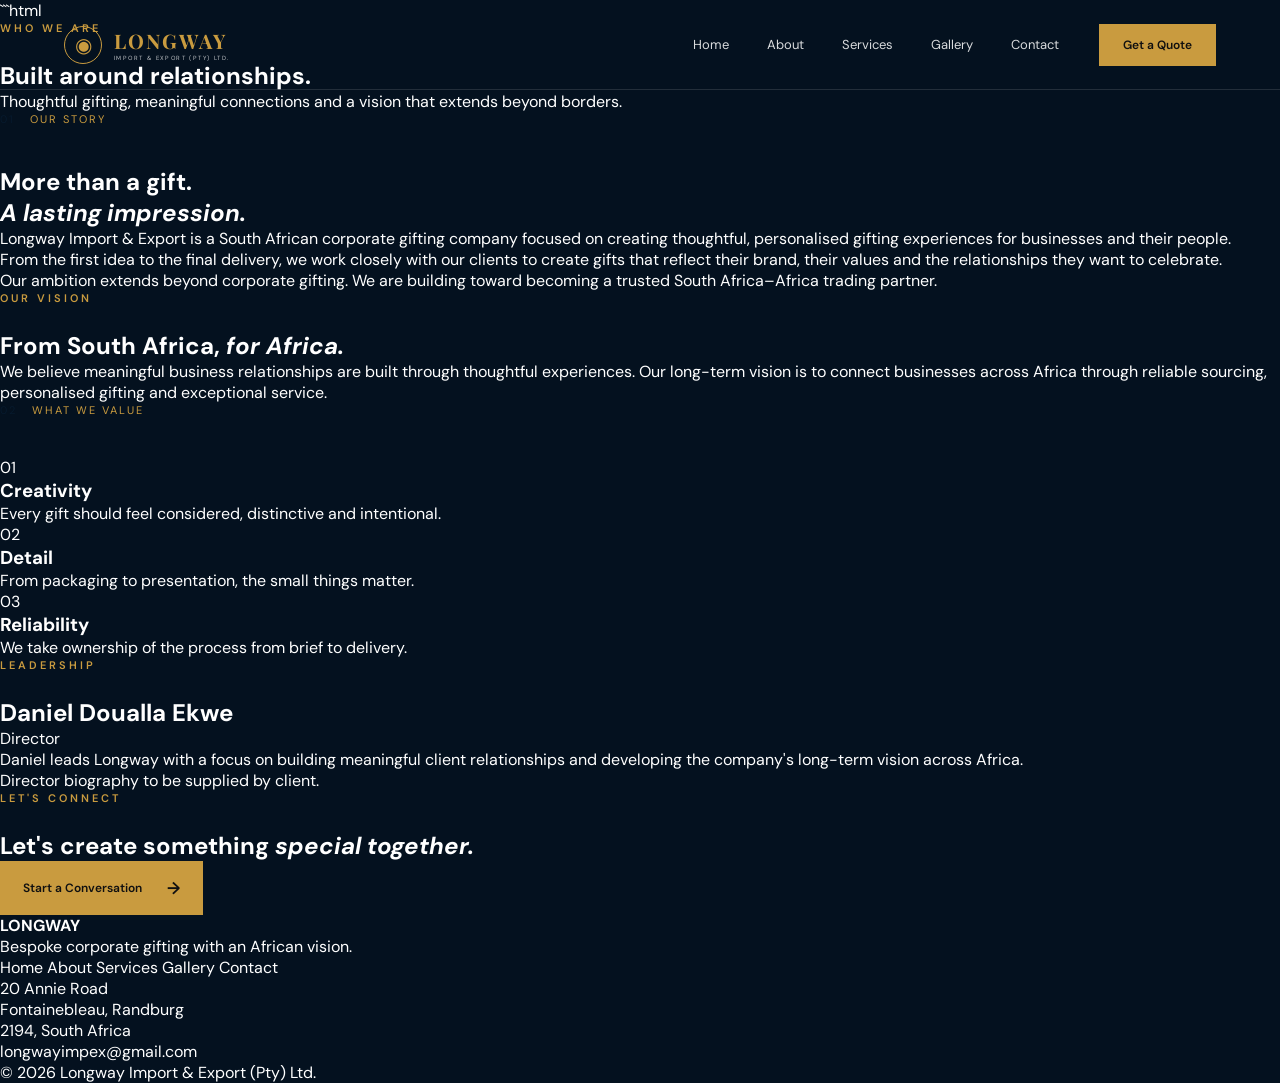
==== about.html @ 1d193bea "About page" ====
```html
<!DOCTYPE html>
<html lang="en">
<head>
    <meta charset="UTF-8">
    <meta name="viewport" content="width=device-width, initial-scale=1.0">

    <title>About | Longway Import & Export</title>
    <meta
        name="description"
        content="Learn more about Longway Import & Export and our vision for corporate gifting across South Africa and Africa."
    >

    <link rel="preconnect" href="https://fonts.googleapis.com">
    <link rel="preconnect" href="https://fonts.gstatic.com" crossorigin>

    <link
        href="https://fonts.googleapis.com/css2?family=DM+Sans:wght@400;500;600&family=Playfair+Display:wght@400;500;600&display=swap"
        rel="stylesheet"
    >

    <link rel="stylesheet" href="style.css">
</head>

<body>

<header class="navbar">

    <a href="index.html" class="logo">
        <div class="logo-mark">◉</div>

        <div class="logo-text">
            <strong>LONGWAY</strong>
            <small>IMPORT & EXPORT (PTY) LTD.</small>
        </div>
    </a>

    <nav class="nav-links">
        <a href="index.html">Home</a>
        <a href="about.html" class="active">About</a>
        <a href="services.html">Services</a>
        <a href="gallery.html">Gallery</a>
        <a href="contact.html">Contact</a>
    </nav>

    <a href="contact.html" class="quote-btn">
        Get a Quote
    </a>

    <button class="menu-btn" id="menuBtn">
        <span></span>
        <span></span>
    </button>

</header>


<main>

    <!-- PAGE HERO -->

    <section class="page-hero">

        <div class="page-hero-image about-hero"></div>

        <div class="page-hero-overlay"></div>

        <div class="page-hero-content">

            <p class="eyebrow">
                WHO WE ARE
            </p>

            <h1>
                Built around
                <span>relationships.</span>
            </h1>

            <p>
                Thoughtful gifting, meaningful connections and a
                vision that extends beyond borders.
            </p>

        </div>

    </section>


    <!-- STORY -->

    <section class="story-section">

        <div class="section-label">
            <span>01</span>
            OUR STORY
        </div>

        <div class="story-grid">

            <div>
                <h2>
                    More than a gift.
                    <br>
                    <em>A lasting impression.</em>
                </h2>
            </div>

            <div class="story-copy">

                <p>
                    Longway Import & Export is a South African
                    corporate gifting company focused on creating
                    thoughtful, personalised gifting experiences
                    for businesses and their people.
                </p>

                <p>
                    From the first idea to the final delivery, we
                    work closely with our clients to create gifts
                    that reflect their brand, their values and the
                    relationships they want to celebrate.
                </p>

                <p>
                    Our ambition extends beyond corporate gifting.
                    We are building toward becoming a trusted
                    South Africa–Africa trading partner.
                </p>

            </div>

        </div>

    </section>


    <!-- MISSION -->

    <section class="mission-section">

        <div class="mission-image"></div>

        <div class="mission-content">

            <p class="eyebrow">
                OUR VISION
            </p>

            <h2>
                From South Africa,
                <em>for Africa.</em>
            </h2>

            <p>
                We believe meaningful business relationships are
                built through thoughtful experiences. Our long-term
                vision is to connect businesses across Africa through
                reliable sourcing, personalised gifting and
                exceptional service.
            </p>

        </div>

    </section>


    <!-- VALUES -->

    <section class="values-section">

        <div class="section-label">
            <span>02</span>
            WHAT WE VALUE
        </div>

        <div class="values-grid">

            <div class="value-card">
                <span>01</span>
                <h3>Creativity</h3>
                <p>
                    Every gift should feel considered,
                    distinctive and intentional.
                </p>
            </div>

            <div class="value-card">
                <span>02</span>
                <h3>Detail</h3>
                <p>
                    From packaging to presentation,
                    the small things matter.
                </p>
            </div>

            <div class="value-card">
                <span>03</span>
                <h3>Reliability</h3>
                <p>
                    We take ownership of the process
                    from brief to delivery.
                </p>
            </div>

        </div>

    </section>


    <!-- DIRECTOR -->

    <section class="director-section">

        <div class="director-image"></div>

        <div class="director-content">

            <p class="eyebrow">
                LEADERSHIP
            </p>

            <h2>
                Daniel Doualla Ekwe
            </h2>

            <p class="director-role">
                Director
            </p>

            <p>
                Daniel leads Longway with a focus on building
                meaningful client relationships and developing
                the company's long-term vision across Africa.
            </p>

            <p class="placeholder">
                Director biography to be supplied by client.
            </p>

        </div>

    </section>


    <!-- CTA -->

    <section class="dark-cta">

        <p class="eyebrow">
            LET'S CONNECT
        </p>

        <h2>
            Let's create something
            <em>special together.</em>
        </h2>

        <a href="contact.html" class="primary-btn">
            Start a Conversation
            <span>→</span>
        </a>

    </section>

</main>


<footer class="footer">

    <div class="footer-brand">
        <strong>LONGWAY</strong>
        <p>
            Bespoke corporate gifting
            with an African vision.
        </p>
    </div>

    <div class="footer-links">
        <a href="index.html">Home</a>
        <a href="about.html">About</a>
        <a href="services.html">Services</a>
        <a href="gallery.html">Gallery</a>
        <a href="contact.html">Contact</a>
    </div>

    <div class="footer-contact">
        <p>20 Annie Road</p>
        <p>Fontainebleau, Randburg</p>
        <p>2194, South Africa</p>
        <a href="mailto:longwayimpex@gmail.com">
            longwayimpex@gmail.com
        </a>
    </div>

    <div class="footer-bottom">
        © 2026 Longway Import & Export (Pty) Ltd.
    </div>

</footer>

<script src="script.js"></script>

</body>
</html>
---- style.css ----
:root {
    --navy: #071a2d;
    --dark-navy: #04111f;
    --gold: #c99b3f;
    --light-gold: #e2bd68;
    --white: #ffffff;
    --muted-white: rgba(255, 255, 255, 0.72);
    --border: rgba(255, 255, 255, 0.18);
}

* {
    margin: 0;
    padding: 0;
    box-sizing: border-box;
}

html {
    scroll-behavior: smooth;
}

body {
    background: var(--dark-navy);
    color: var(--white);
    font-family: "DM Sans", sans-serif;
}

a {
    color: inherit;
    text-decoration: none;
}


/* =========================
   NAVIGATION
========================= */

.navbar {
    position: absolute;
    top: 0;
    left: 0;

    width: 100%;
    height: 90px;

    padding: 0 5vw;

    display: flex;
    align-items: center;
    justify-content: space-between;

    z-index: 10;

    border-bottom: 1px solid rgba(255, 255, 255, 0.12);
}


/* Logo */

.logo {
    display: flex;
    align-items: center;
    gap: 12px;
}

.logo-mark {
    width: 38px;
    height: 38px;

    border: 1px solid var(--gold);
    border-radius: 50%;

    display: grid;
    place-items: center;

    color: var(--gold);
    font-size: 20px;
}

.logo-text {
    display: flex;
    flex-direction: column;
}

.logo-text strong {
    color: var(--gold);

    font-family: "Playfair Display", serif;
    font-size: 20px;
    letter-spacing: 2px;
}

.logo-text small {
    font-size: 6px;
    letter-spacing: 1.4px;
    color: rgba(255, 255, 255, 0.75);
}


/* Navigation */

.nav-links {
    display: flex;
    align-items: center;
    gap: 38px;

    margin-left: auto;
    margin-right: 40px;
}

.nav-links a {
    position: relative;

    font-size: 13px;
    color: rgba(255, 255, 255, 0.85);

    transition: color 0.3s ease;
}

.nav-links a::after {
    content: "";

    position: absolute;
    left: 0;
    bottom: -7px;

    width: 0;
    height: 1px;

    background: var(--gold);

    transition: width 0.3s ease;
}

.nav-links a:hover {
    color: var(--gold);
}

.nav-links a:hover::after {
    width: 100%;
}


/* Quote button */

.quote-btn {
    padding: 13px 24px;

    background: var(--gold);
    color: #101010;

    font-size: 12px;
    font-weight: 600;

    transition: background 0.3s ease,
                transform 0.3s ease;
}

.quote-btn:hover {
    background: var(--light-gold);
    transform: translateY(-2px);
}


/* Mobile menu */

.menu-btn {
    display: none;

    border: 0;
    background: transparent;

    cursor: pointer;
}

.menu-btn span {
    display: block;

    width: 25px;
    height: 1px;

    margin: 6px 0;

    background: white;
}


/* =========================
   HERO
========================= */

.hero {
    position: relative;

    min-height: 100vh;

    overflow: hidden;

    display: flex;
    align-items: center;
}


/* Background */

.hero-background {
    position: absolute;
    inset: 0;

    background-image: url("images/longway-hero.jpg");
    background-size: cover;
    background-position: center;

    transform: scale(1.05);

    animation: slowZoom 15s ease-in-out infinite alternate;
}

@keyframes slowZoom {
    from {
        transform: scale(1.05);
    }

    to {
        transform: scale(1.12);
    }
}


/* Dark cinematic overlay */

.hero-overlay {
    position: absolute;
    inset: 0;

    background:
        linear-gradient(
            90deg,
            rgba(3, 16, 29, 0.96) 0%,
            rgba(3, 16, 29, 0.80) 38%,
            rgba(3, 16, 29, 0.35) 72%,
            rgba(3, 16, 29, 0.58) 100%
        );

    z-index: 1;
}


/* =========================
   AFRICA NETWORK
========================= */

.africa-network {
    position: absolute;

    right: 7%;
    top: 25%;

    width: 320px;
    height: 320px;

    opacity: 0.35;

    z-index: 2;
}

.network-line {
    position: absolute;

    height: 1px;

    background: var(--gold);

    transform-origin: left center;
}

.line-one {
    width: 180px;

    top: 80px;
    left: 50px;

    transform: rotate(25deg);
}

.line-two {
    width: 160px;

    top: 150px;
    left: 90px;

    transform: rotate(-20deg);
}

.line-three {
    width: 120px;

    top: 220px;
    left: 45px;

    transform: rotate(-40deg);
}

.network-dot {
    position: absolute;

    width: 7px;
    height: 7px;

    border-radius: 50%;

    background: var(--gold);

    box-shadow: 0 0 15px rgba(201, 155, 63, 0.8);

    animation: pulse 3s ease-in-out infinite;
}

.dot-one {
    top: 76px;
    left: 45px;
}

.dot-two {
    top: 145px;
    left: 85px;
    animation-delay: 0.7s;
}

.dot-three {
    top: 205px;
    left: 200px;
    animation-delay: 1.2s;
}

.dot-four {
    top: 240px;
    left: 40px;
    animation-delay: 1.8s;
}

@keyframes pulse {
    0%, 100% {
        transform: scale(1);
        opacity: 0.5;
    }

    50% {
        transform: scale(1.8);
        opacity: 1;
    }
}


/* =========================
   HERO CONTENT
========================= */

.hero-content {
    position: relative;

    z-index: 3;

    width: 100%;
    max-width: 650px;

    margin-left: 8vw;

    padding-top: 60px;
}

.eyebrow {
    margin-bottom: 25px;

    color: var(--gold);

    font-size: 11px;
    font-weight: 600;

    letter-spacing: 3px;
}

.hero h1 {
    font-family: "Playfair Display", serif;

    font-size: clamp(58px, 7vw, 105px);
    font-weight: 400;

    line-height: 0.95;

    letter-spacing: -3px;

    margin-bottom: 35px;
}

.hero h1 span {
    color: var(--gold);
}

.hero-description {
    max-width: 470px;

    color: var(--muted-white);

    font-size: 16px;
    line-height: 1.7;

    margin-bottom: 40px;
}


/* =========================
   BUTTONS
========================= */

.hero-actions {
    display: flex;
    align-items: center;
    gap: 30px;
}

.primary-btn {
    display: inline-flex;
    align-items: center;
    gap: 25px;

    padding: 16px 23px;

    background: var(--gold);
    color: #101010;

    font-size: 12px;
    font-weight: 600;

    transition: transform 0.3s ease,
                background 0.3s ease;
}

.primary-btn:hover {
    background: var(--light-gold);
    transform: translateY(-3px);
}

.primary-btn span {
    font-size: 17px;
}

.secondary-btn {
    display: inline-flex;
    align-items: center;
    gap: 12px;

    color: white;

    font-size: 12px;

    border-bottom: 1px solid rgba(255, 255, 255, 0.4);

    padding-bottom: 7px;
}

.secondary-btn span {
    color: var(--gold);
}


/* =========================
   HERO BOTTOM
========================= */

.hero-bottom {
    position: absolute;

    left: 5vw;
    right: 5vw;
    bottom: 35px;

    z-index: 3;

    display: flex;
    align-items: flex-end;
    justify-content: space-between;
}


/* Scroll indicator */

.scroll-indicator {
    display: flex;
    align-items: center;
    gap: 15px;

    color: rgba(255, 255, 255, 0.6);

    font-size: 10px;
    letter-spacing: 1px;
    text-transform: uppercase;
}

.scroll-line {
    width: 45px;
    height: 1px;

    background: var(--gold);
}


/* Location */

.hero-location {
    display: flex;
    align-items: center;
    gap: 15px;
}

.location-line {
    width: 45px;
    height: 1px;

    background: var(--gold);
}

.hero-location div {
    display: flex;
    flex-direction: column;
}

.hero-location strong {
    font-size: 9px;
    letter-spacing: 1.5px;
}

.hero-location small {
    margin-top: 4px;

    color: var(--gold);

    font-size: 9px;
    letter-spacing: 2px;
}


/* =========================
   INTRO SECTION
========================= */

.intro {
    min-height: 70vh;

    padding: 130px 8vw;

    background: #f5f1e8;

    color: var(--navy);
}

.section-label {
    display: flex;
    gap: 15px;

    margin-bottom: 40px;

    color: var(--gold);

    font-size: 11px;
    letter-spacing: 2px;
}

.section-label span {
    color: var(--navy);
}

.intro h2 {
    max-width: 900px;

    font-family: "Playfair Display", serif;

    font-size: clamp(45px, 6vw, 85px);
    font-weight: 400;

    line-height: 1.05;
}

.intro h2 em {
    color: #a67d2c;
}

.intro p {
    max-width: 550px;

    margin-top: 35px;

    color: #5b5b5b;

    line-height: 1.8;
}


/* =========================
   RESPONSIVE
========================= */

@media (max-width: 900px) {

    .nav-links {
        display: none;
    }

    .quote-btn {
        display: none;
    }

    .menu-btn {
        display: block;
    }

    .hero-content {
        margin-left: 7vw;
        margin-right: 7vw;
    }

    .hero h1 {
        font-size: clamp(55px, 11vw, 90px);
    }

    .africa-network {
        right: -50px;
        opacity: 0.18;
    }
}


@media (max-width: 600px) {

    .navbar {
        height: 75px;

        padding: 0 6vw;
    }

    .logo-mark {
        width: 32px;
        height: 32px;
    }

    .logo-text strong {
        font-size: 17px;
    }

    .hero {
        min-height: 100svh;
    }

    .hero-video {
    position: absolute;
    inset: 0;

    width: 100%;
    height: 100%;

    object-fit: cover;
    object-position: center;

    z-index: 0;
}

    .hero-overlay {
    position: absolute;
    inset: 0;

    background:
        linear-gradient(
            90deg,
            rgba(3, 16, 29, 0.96) 0%,
            rgba(3, 16, 29, 0.80) 38%,
            rgba(3, 16, 29, 0.35) 72%,
            rgba(3, 16, 29, 0.58) 100%
        );

    z-index: 1;
}

    .hero-content {
        margin-left: 6vw;

        padding-right: 6vw;
        padding-top: 30px;
    }

    .eyebrow {
        font-size: 9px;
        letter-spacing: 2px;
    }

    .hero h1 {
        font-size: 56px;

        letter-spacing: -2px;
    }

    .hero-description {
        font-size: 14px;
    }

    .hero-actions {
        flex-direction: column;
        align-items: flex-start;
        gap: 20px;
    }

    .hero-bottom {
        left: 6vw;
        right: 6vw;
        bottom: 25px;
    }

    .scroll-indicator {
        display: none;
    }

    .hero-location {
        margin-left: auto;
    }

    .africa-network {
        right: -130px;
        top: 35%;
    }

    .intro {
        padding: 90px 7vw;
    }
}
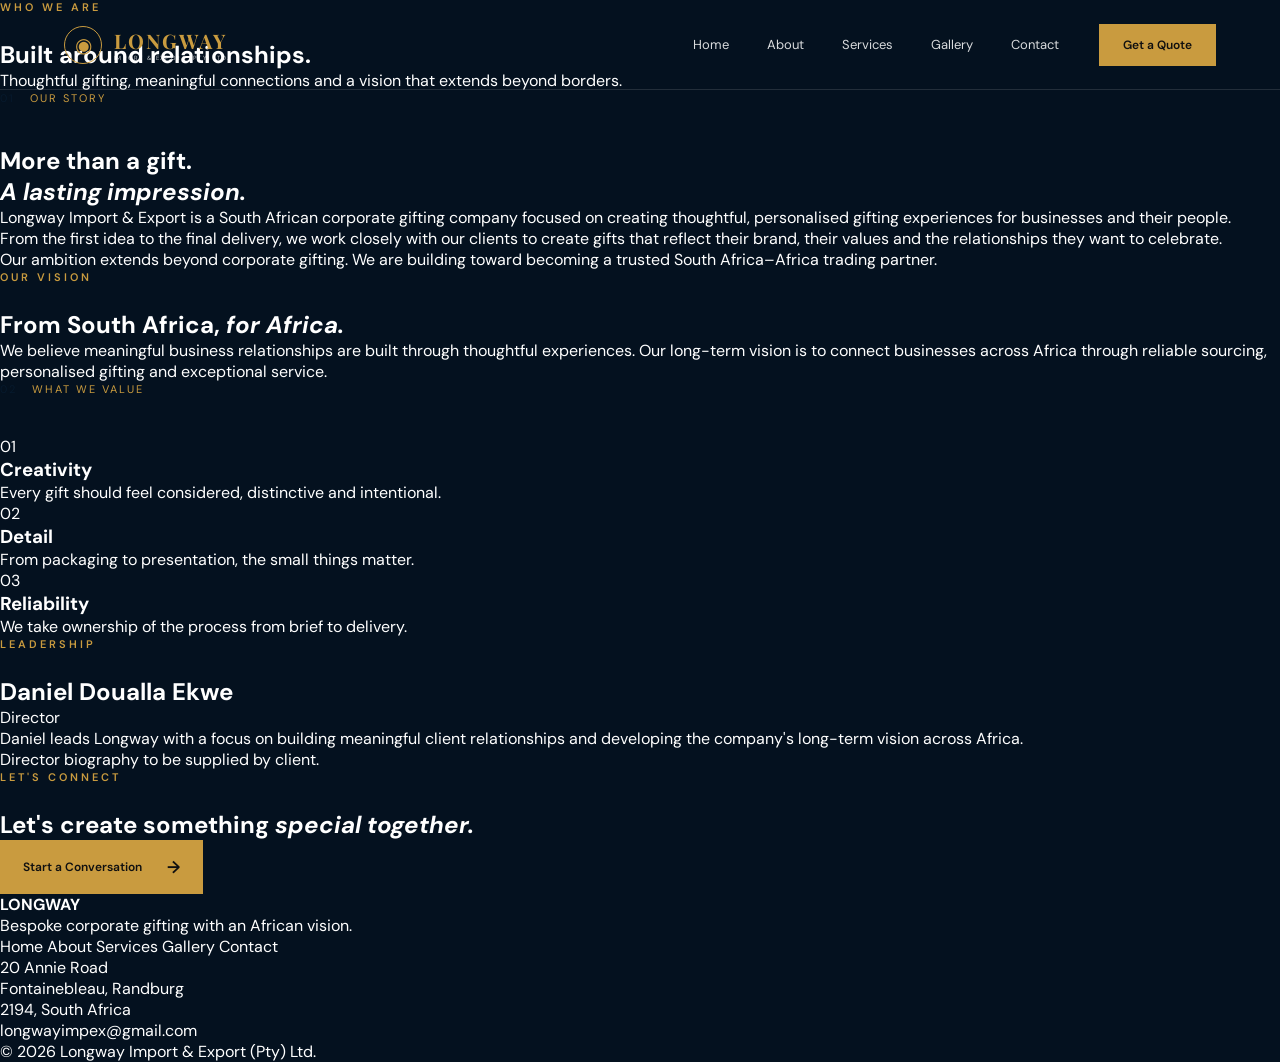
==== commit 8af3d3c1: "services page and a fix on the about page" ====
--- a/about.html
+++ b/about.html
@@ -1,4 +1,3 @@
-```html
 <!DOCTYPE html>
 <html lang="en">
 <head>
@@ -85,8 +84,6 @@
 
     </section>
 
-
-    <!-- STORY -->
 
     <section class="story-section">
 
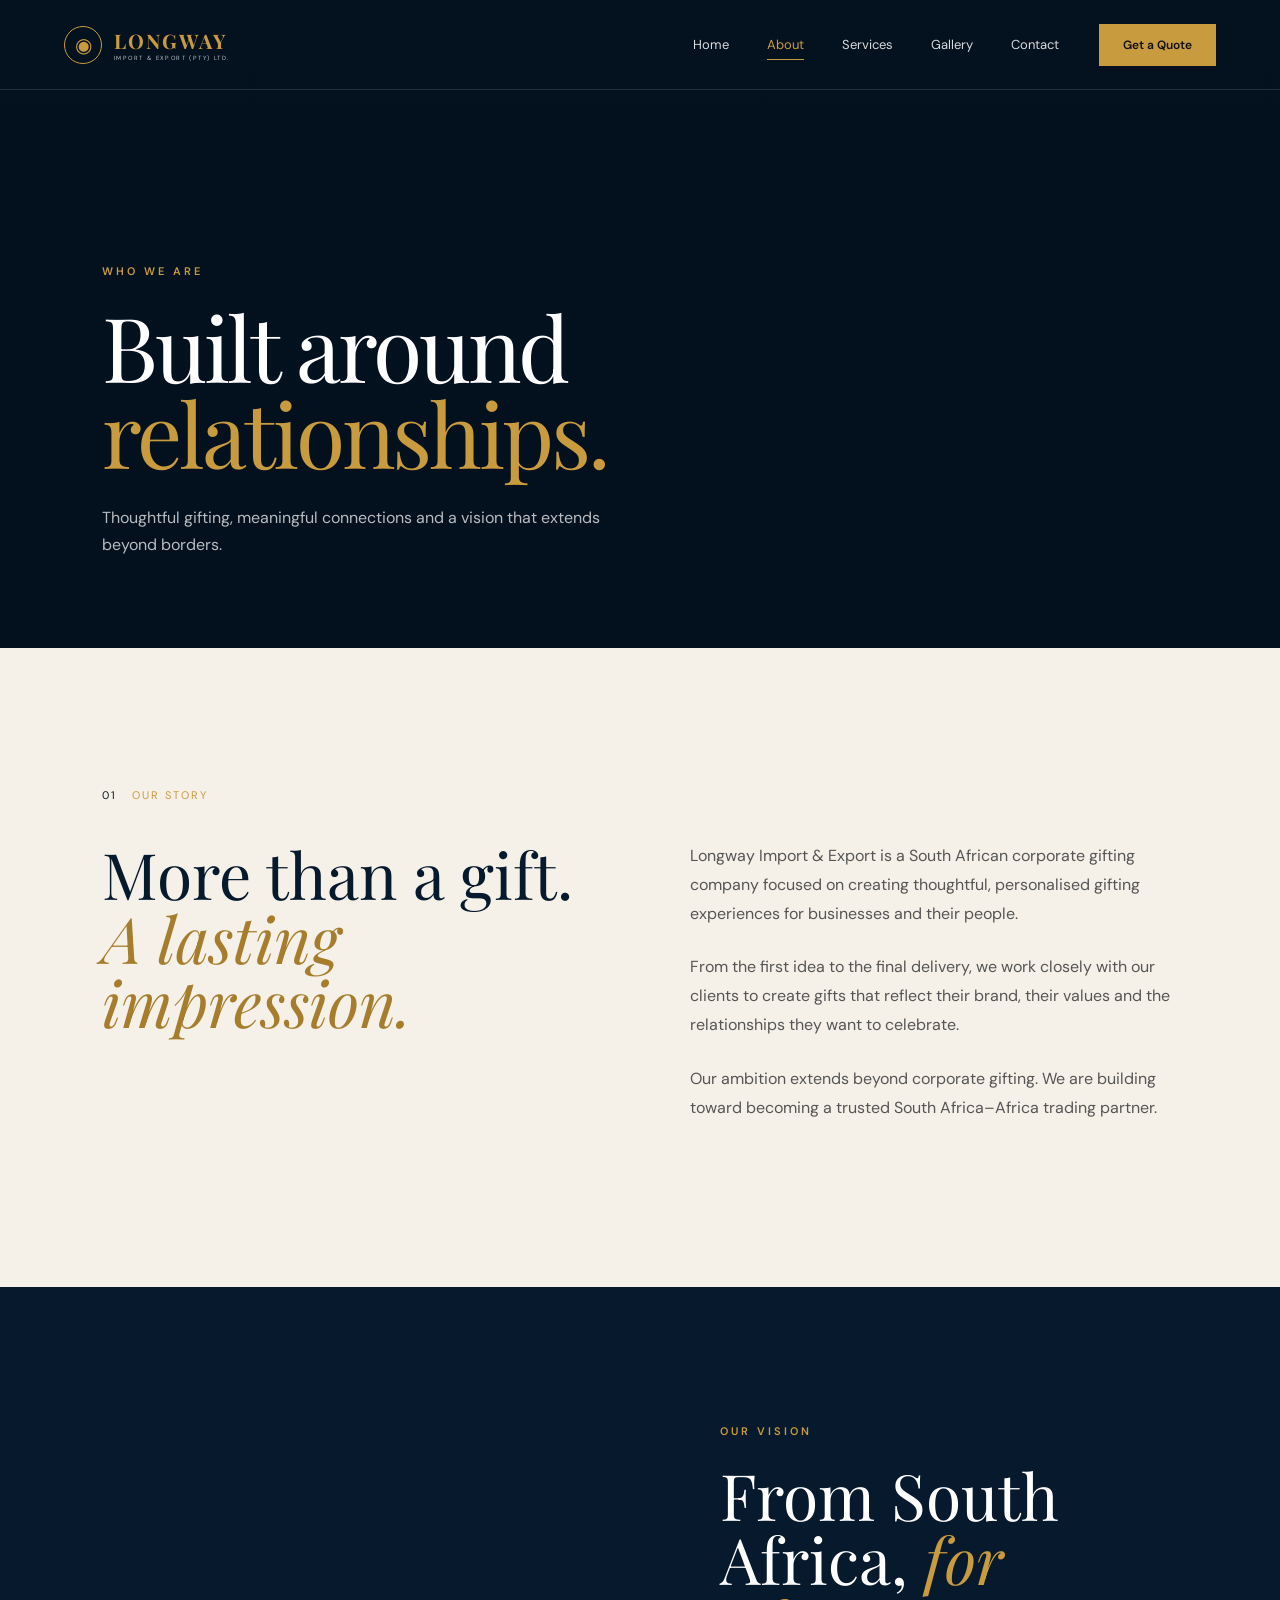
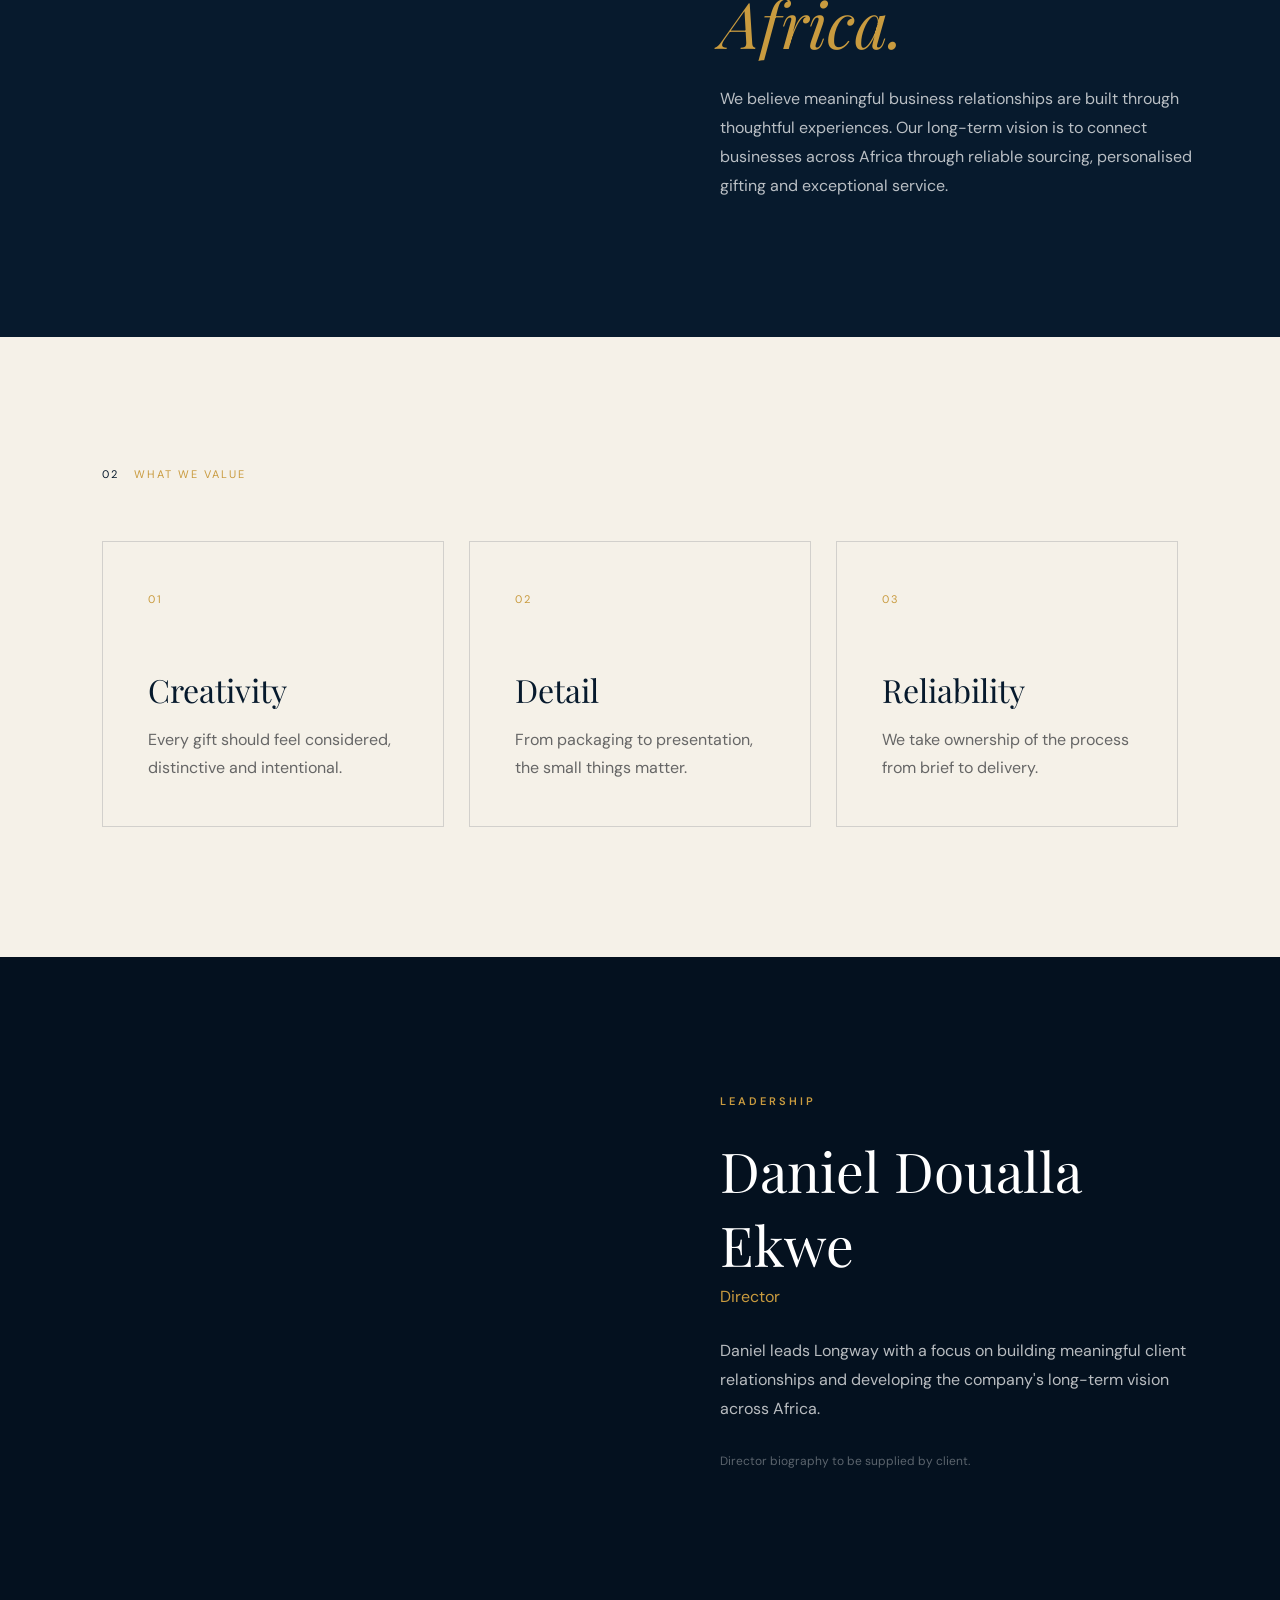
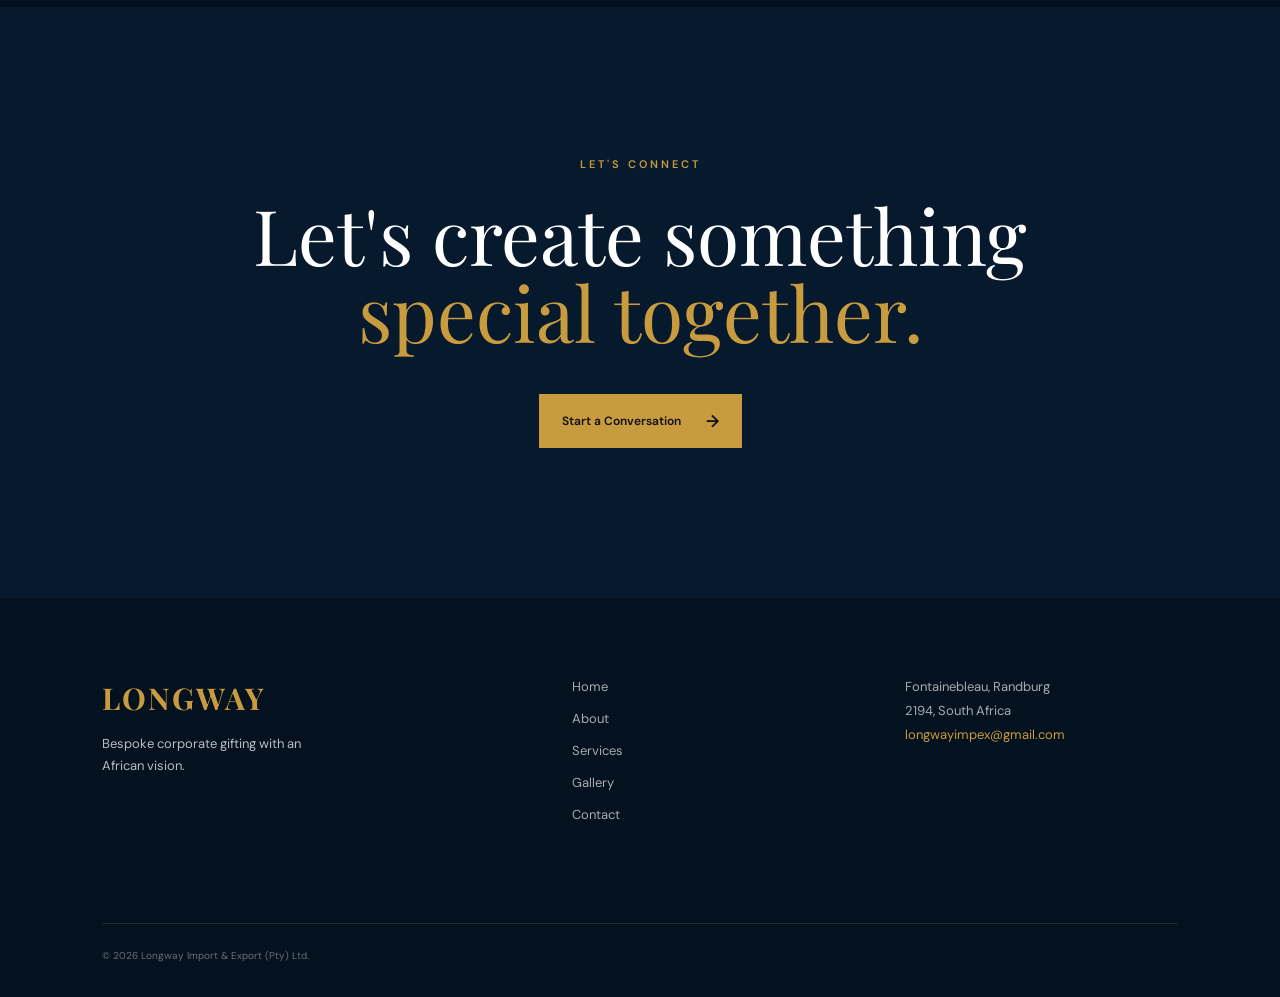
==== commit b07f03f2: "removing address" ====
--- a/about.html
+++ b/about.html
@@ -281,7 +281,7 @@
     </div>
 
     <div class="footer-contact">
-        <p>20 Annie Road</p>
+    
         <p>Fontainebleau, Randburg</p>
         <p>2194, South Africa</p>
         <a href="mailto:longwayimpex@gmail.com">
--- a/style.css
+++ b/style.css
@@ -729,4 +729,1095 @@
     .intro {
         padding: 90px 7vw;
     }
-}+}
+
+/* =========================
+   ACTIVE NAVIGATION
+========================= */
+
+.nav-links a.active {
+    color: var(--gold);
+}
+
+.nav-links a.active::after {
+    width: 100%;
+}
+
+
+/* =========================
+   PAGE HERO
+========================= */
+
+.page-hero {
+    position: relative;
+
+    min-height: 72vh;
+
+    display: flex;
+    align-items: flex-end;
+
+    overflow: hidden;
+}
+
+.page-hero-image {
+    position: absolute;
+    inset: 0;
+
+    background-size: cover;
+    background-position: center;
+
+    transform: scale(1.03);
+
+    transition: transform 1s ease;
+}
+
+.page-hero:hover .page-hero-image {
+    transform: scale(1.07);
+}
+
+.about-hero {
+    background-image: url("images/about.jpg");
+}
+
+.services-hero {
+    background-image: url("images/service-gifts.jpg");
+}
+
+.gallery-hero {
+    background-image: url("images/gallery-1.jpg");
+}
+
+.page-hero-overlay {
+    position: absolute;
+    inset: 0;
+
+    background:
+        linear-gradient(
+            0deg,
+            rgba(3, 16, 29, 0.95),
+            rgba(3, 16, 29, 0.2)
+        );
+}
+
+.page-hero-content {
+    position: relative;
+
+    z-index: 2;
+
+    max-width: 800px;
+
+    margin: 0 8vw 90px;
+}
+
+.page-hero-content h1 {
+    font-family: "Playfair Display", serif;
+
+    font-size: clamp(55px, 7vw, 100px);
+    font-weight: 400;
+
+    line-height: 0.95;
+
+    letter-spacing: -3px;
+
+    margin-bottom: 30px;
+}
+
+.page-hero-content h1 span,
+.page-hero-content h1 em {
+    color: var(--gold);
+    font-style: normal;
+}
+
+.page-hero-content > p:last-child {
+    max-width: 500px;
+
+    color: var(--muted-white);
+
+    line-height: 1.7;
+}
+
+
+/* =========================
+   STORY
+========================= */
+
+.story-section {
+    padding: 140px 8vw;
+
+    background: #f5f1e8;
+
+    color: var(--navy);
+}
+
+.story-grid {
+    display: grid;
+    grid-template-columns: 1fr 1fr;
+
+    gap: 100px;
+
+    margin-top: 40px;
+}
+
+.story-grid h2 {
+    font-family: "Playfair Display", serif;
+
+    font-size: clamp(45px, 5vw, 75px);
+    font-weight: 400;
+
+    line-height: 1;
+}
+
+.story-grid h2 em {
+    color: #a67d2c;
+}
+
+.story-copy {
+    max-width: 550px;
+}
+
+.story-copy p {
+    margin-bottom: 25px;
+
+    color: #555;
+
+    line-height: 1.8;
+}
+
+
+/* =========================
+   MISSION
+========================= */
+
+.mission-section {
+    min-height: 650px;
+
+    display: grid;
+    grid-template-columns: 1fr 1fr;
+
+    background: var(--navy);
+}
+
+.mission-image {
+    min-height: 600px;
+
+    background:
+        url("images/about.jpg")
+        center / cover no-repeat;
+}
+
+.mission-content {
+    display: flex;
+    flex-direction: column;
+    justify-content: center;
+
+    padding: 80px;
+}
+
+.mission-content h2 {
+    max-width: 550px;
+
+    font-family: "Playfair Display", serif;
+
+    font-size: clamp(45px, 5vw, 75px);
+    font-weight: 400;
+
+    line-height: 1;
+
+    margin-bottom: 30px;
+}
+
+.mission-content h2 em {
+    color: var(--gold);
+}
+
+.mission-content > p:last-child {
+    max-width: 500px;
+
+    color: var(--muted-white);
+
+    line-height: 1.8;
+}
+
+
+/* =========================
+   VALUES
+========================= */
+
+.values-section {
+    padding: 130px 8vw;
+
+    background: #f5f1e8;
+
+    color: var(--navy);
+}
+
+.values-grid {
+    display: grid;
+    grid-template-columns: repeat(3, 1fr);
+
+    gap: 25px;
+
+    margin-top: 60px;
+}
+
+.value-card {
+    padding: 45px;
+
+    border: 1px solid rgba(7, 26, 45, 0.15);
+
+    min-height: 280px;
+
+    transition: transform 0.3s ease,
+                background 0.3s ease;
+}
+
+.value-card:hover {
+    transform: translateY(-8px);
+
+    background: white;
+}
+
+.value-card span {
+    color: var(--gold);
+
+    font-size: 11px;
+    letter-spacing: 2px;
+}
+
+.value-card h3 {
+    margin: 60px 0 15px;
+
+    font-family: "Playfair Display", serif;
+
+    font-size: 32px;
+
+    font-weight: 400;
+}
+
+.value-card p {
+    color: #666;
+
+    line-height: 1.7;
+}
+
+
+/* =========================
+   DIRECTOR
+========================= */
+
+.director-section {
+    display: grid;
+    grid-template-columns: 1fr 1fr;
+
+    min-height: 650px;
+
+    background: var(--dark-navy);
+}
+
+.director-image {
+    background:
+        url("images/director.jpg")
+        center / cover no-repeat;
+}
+
+.director-content {
+    display: flex;
+    flex-direction: column;
+    justify-content: center;
+
+    padding: 80px;
+}
+
+.director-content h2 {
+    font-family: "Playfair Display", serif;
+
+    font-size: 55px;
+    font-weight: 400;
+
+    margin-bottom: 5px;
+}
+
+.director-role {
+    color: var(--gold);
+
+    margin-bottom: 30px;
+}
+
+.director-content > p:not(.eyebrow):not(.director-role):not(.placeholder) {
+    max-width: 500px;
+
+    color: var(--muted-white);
+
+    line-height: 1.8;
+}
+
+.placeholder {
+    margin-top: 30px;
+
+    color: rgba(255, 255, 255, 0.35);
+
+    font-size: 12px;
+}
+
+
+/* =========================
+   DARK CTA
+========================= */
+
+.dark-cta {
+    padding: 150px 8vw;
+
+    text-align: center;
+
+    background: var(--navy);
+}
+
+.dark-cta h2 {
+    max-width: 850px;
+
+    margin: 20px auto 45px;
+
+    font-family: "Playfair Display", serif;
+
+    font-size: clamp(50px, 6vw, 85px);
+    font-weight: 400;
+
+    line-height: 1;
+}
+
+.dark-cta h2 em {
+    color: var(--gold);
+
+    font-style: normal;
+}
+
+
+/* =========================
+   SERVICES
+========================= */
+
+.services-intro {
+    padding: 130px 8vw;
+
+    background: #f5f1e8;
+
+    color: var(--navy);
+}
+
+.services-intro h2 {
+    margin-top: 40px;
+
+    font-family: "Playfair Display", serif;
+
+    font-size: clamp(50px, 6vw, 85px);
+    font-weight: 400;
+
+    line-height: 1;
+}
+
+.services-intro h2 em {
+    color: #a67d2c;
+
+    font-style: normal;
+}
+
+.service-block {
+    display: grid;
+    grid-template-columns: 1fr 1fr;
+
+    min-height: 650px;
+}
+
+.service-block.reverse .service-image {
+    order: 2;
+}
+
+.service-block.reverse .service-content {
+    order: 1;
+}
+
+.service-image {
+    background-size: cover;
+    background-position: center;
+}
+
+.service-one {
+    background-image: url("images/service-gifts.jpg");
+}
+
+.service-two {
+    background-image: url("images/service-ideas.jpg");
+}
+
+.service-three {
+    background-image: url("images/service-branding.jpg");
+}
+
+.service-four {
+    background-image: url("images/service-delivery.jpg");
+}
+
+.service-content {
+    display: flex;
+    flex-direction: column;
+    justify-content: center;
+
+    padding: 80px;
+
+    background: var(--navy);
+}
+
+.service-block:nth-of-type(odd) .service-content {
+    background: #f5f1e8;
+    color: var(--navy);
+}
+
+.service-number {
+    color: var(--gold);
+
+    font-size: 12px;
+    letter-spacing: 2px;
+}
+
+.service-content h2 {
+    max-width: 500px;
+
+    margin: 25px 0;
+
+    font-family: "Playfair Display", serif;
+
+    font-size: clamp(45px, 5vw, 70px);
+    font-weight: 400;
+
+    line-height: 1;
+}
+
+.service-content h2 em {
+    display: block;
+
+    color: var(--gold);
+
+    font-style: normal;
+}
+
+.service-content p {
+    max-width: 500px;
+
+    color: var(--muted-white);
+
+    line-height: 1.8;
+}
+
+.service-block:nth-of-type(odd) .service-content p {
+    color: #555;
+}
+
+.service-content ul {
+    display: grid;
+    grid-template-columns: 1fr 1fr;
+
+    max-width: 500px;
+
+    gap: 12px;
+
+    margin-top: 35px;
+
+    padding: 0;
+
+    list-style: none;
+}
+
+.service-content li {
+    font-size: 12px;
+
+    padding-top: 12px;
+
+    border-top: 1px solid rgba(255, 255, 255, 0.2);
+}
+
+.service-block:nth-of-type(odd) li {
+    border-color: rgba(7, 26, 45, 0.15);
+}
+
+
+/* =========================
+   GALLERY
+========================= */
+
+.gallery-section {
+    padding: 130px 8vw;
+
+    background: #f5f1e8;
+
+    color: var(--navy);
+}
+
+.gallery-header {
+    display: flex;
+    justify-content: space-between;
+    align-items: flex-end;
+
+    gap: 50px;
+
+    margin-bottom: 60px;
+}
+
+.gallery-header h2 {
+    margin-top: 35px;
+
+    font-family: "Playfair Display", serif;
+
+    font-size: clamp(50px, 6vw, 85px);
+    font-weight: 400;
+
+    line-height: 0.95;
+}
+
+.gallery-header h2 em {
+    color: #a67d2c;
+
+    font-style: normal;
+}
+
+.gallery-header > p {
+    max-width: 300px;
+
+    color: #666;
+
+    font-size: 13px;
+    line-height: 1.7;
+}
+
+.gallery-filters {
+    display: flex;
+
+    gap: 25px;
+
+    margin-bottom: 40px;
+
+    border-bottom: 1px solid rgba(7, 26, 45, 0.15);
+
+    padding-bottom: 20px;
+}
+
+.filter-btn {
+    border: 0;
+
+    background: transparent;
+
+    color: #777;
+
+    font-family: inherit;
+
+    font-size: 12px;
+
+    cursor: pointer;
+}
+
+.filter-btn.active {
+    color: var(--navy);
+    font-weight: 600;
+}
+
+.gallery-grid {
+    display: grid;
+
+    grid-template-columns: repeat(3, 1fr);
+
+    gap: 18px;
+}
+
+.gallery-item {
+    height: 380px;
+
+    overflow: hidden;
+
+    cursor: pointer;
+}
+
+.gallery-item.large {
+    grid-row: span 2;
+
+    height: 778px;
+}
+
+.gallery-item img {
+    width: 100%;
+    height: 100%;
+
+    object-fit: cover;
+
+    transition: transform 0.6s ease;
+}
+
+.gallery-item:hover img {
+    transform: scale(1.05);
+}
+
+.gallery-item.hidden {
+    display: none;
+}
+
+
+/* =========================
+   CONTACT
+========================= */
+
+.contact-hero {
+    min-height: 70vh;
+
+    display: flex;
+    align-items: center;
+
+    padding: 120px 8vw;
+
+    background:
+        linear-gradient(
+            90deg,
+            rgba(3, 16, 29, 0.98),
+            rgba(3, 16, 29, 0.78)
+        ),
+        url("images/contact.jpg")
+        center / cover;
+}
+
+.contact-hero-content {
+    max-width: 800px;
+}
+
+.contact-hero h1 {
+    margin: 25px 0 30px;
+
+    font-family: "Playfair Display", serif;
+
+    font-size: clamp(60px, 8vw, 110px);
+    font-weight: 400;
+
+    line-height: 0.9;
+}
+
+.contact-hero h1 em {
+    color: var(--gold);
+
+    font-style: normal;
+}
+
+.contact-hero-content > p:last-child {
+    max-width: 500px;
+
+    color: var(--muted-white);
+
+    line-height: 1.8;
+}
+
+.contact-section {
+    display: grid;
+
+    grid-template-columns: 0.8fr 1.2fr;
+
+    gap: 100px;
+
+    padding: 130px 8vw;
+
+    background: #f5f1e8;
+
+    color: var(--navy);
+}
+
+.contact-details h2 {
+    margin: 40px 0 25px;
+
+    font-family: "Playfair Display", serif;
+
+    font-size: clamp(50px, 5vw, 75px);
+
+    font-weight: 400;
+
+    line-height: 1;
+}
+
+.contact-details h2 em {
+    display: block;
+
+    color: #a67d2c;
+
+    font-style: normal;
+}
+
+.contact-details > p {
+    max-width: 450px;
+
+    color: #666;
+
+    line-height: 1.8;
+}
+
+.contact-info {
+    margin-top: 60px;
+}
+
+.contact-info > div {
+    margin-bottom: 35px;
+}
+
+.contact-info span {
+    display: block;
+
+    margin-bottom: 10px;
+
+    color: var(--gold);
+
+    font-size: 10px;
+    font-weight: 600;
+
+    letter-spacing: 2px;
+}
+
+.contact-info a,
+.contact-info p {
+    display: block;
+
+    margin-bottom: 5px;
+
+    color: var(--navy);
+
+    font-size: 14px;
+}
+
+.contact-form-wrapper {
+    padding: 50px;
+
+    background: white;
+}
+
+.contact-form {
+    display: flex;
+    flex-direction: column;
+
+    gap: 30px;
+}
+
+.form-row {
+    display: grid;
+
+    grid-template-columns: 1fr 1fr;
+
+    gap: 25px;
+}
+
+.form-group {
+    display: flex;
+    flex-direction: column;
+
+    gap: 10px;
+}
+
+.form-group label {
+    font-size: 11px;
+    font-weight: 600;
+
+    letter-spacing: 1px;
+}
+
+.form-group input,
+.form-group textarea {
+    width: 100%;
+
+    padding: 15px 0;
+
+    border: 0;
+    border-bottom: 1px solid #ccc;
+
+    outline: none;
+
+    background: transparent;
+
+    font-family: inherit;
+    font-size: 14px;
+
+    resize: vertical;
+}
+
+.form-group input:focus,
+.form-group textarea:focus {
+    border-color: var(--gold);
+}
+
+.submit-btn {
+    display: flex;
+    align-items: center;
+    justify-content: space-between;
+
+    width: 100%;
+
+    padding: 18px 22px;
+
+    border: 0;
+
+    background: var(--gold);
+
+    color: #111;
+
+    font-family: inherit;
+
+    font-weight: 600;
+
+    cursor: pointer;
+
+    transition: background 0.3s ease;
+}
+
+.submit-btn:hover {
+    background: var(--light-gold);
+}
+
+.submit-btn span {
+    font-size: 18px;
+}
+
+.honeypot {
+    position: absolute;
+
+    left: -9999px;
+
+    opacity: 0;
+}
+
+.form-message {
+    font-size: 13px;
+}
+
+
+/* =========================
+   MAP
+========================= */
+
+.map-section {
+    height: 450px;
+}
+
+.map-section iframe {
+    width: 100%;
+    height: 100%;
+
+    border: 0;
+
+    filter: grayscale(100%);
+}
+
+
+/* =========================
+   FOOTER
+========================= */
+
+.footer {
+    position: relative;
+
+    display: grid;
+
+    grid-template-columns: 1.5fr 1fr 1fr;
+
+    gap: 60px;
+
+    padding: 80px 8vw 35px;
+
+    background: var(--dark-navy);
+
+    color: white;
+}
+
+.footer-brand strong {
+    color: var(--gold);
+
+    font-family: "Playfair Display", serif;
+
+    font-size: 30px;
+
+    letter-spacing: 2px;
+}
+
+.footer-brand p {
+    max-width: 220px;
+
+    margin-top: 15px;
+
+    color: var(--muted-white);
+
+    font-size: 13px;
+
+    line-height: 1.7;
+}
+
+.footer-links {
+    display: flex;
+    flex-direction: column;
+
+    gap: 15px;
+}
+
+.footer-links a {
+    color: rgba(255, 255, 255, 0.65);
+
+    font-size: 13px;
+}
+
+.footer-links a:hover {
+    color: var(--gold);
+}
+
+.footer-contact p,
+.footer-contact a {
+    display: block;
+
+    margin-bottom: 7px;
+
+    color: rgba(255, 255, 255, 0.65);
+
+    font-size: 13px;
+}
+
+.footer-contact a {
+    color: var(--gold);
+}
+
+.footer-bottom {
+    grid-column: 1 / -1;
+
+    margin-top: 40px;
+
+    padding-top: 25px;
+
+    border-top: 1px solid rgba(255, 255, 255, 0.1);
+
+    color: rgba(255, 255, 255, 0.4);
+
+    font-size: 10px;
+}
+
+
+/* =========================
+   MOBILE
+========================= */
+
+@media (max-width: 800px) {
+
+    .page-hero {
+        min-height: 75vh;
+    }
+
+    .page-hero-content {
+        margin: 0 7vw 70px;
+    }
+
+    .story-grid,
+    .mission-section,
+    .director-section,
+    .service-block,
+    .contact-section {
+        grid-template-columns: 1fr;
+    }
+
+    .mission-image,
+    .director-image {
+        min-height: 450px;
+    }
+
+    .mission-content,
+    .director-content,
+    .service-content {
+        padding: 70px 7vw;
+    }
+
+    .service-block.reverse .service-image {
+        order: 1;
+    }
+
+    .service-block.reverse .service-content {
+        order: 2;
+    }
+
+    .values-grid {
+        grid-template-columns: 1fr;
+    }
+
+    .gallery-header {
+        flex-direction: column;
+
+        align-items: flex-start;
+    }
+
+    .gallery-grid {
+        grid-template-columns: 1fr 1fr;
+    }
+
+    .gallery-item.large {
+        height: 500px;
+        grid-row: span 1;
+    }
+
+    .gallery-item {
+        height: 300px;
+    }
+
+    .contact-section {
+        gap: 60px;
+
+        padding: 90px 7vw;
+    }
+
+    .contact-form-wrapper {
+        padding: 30px;
+    }
+
+    .footer {
+        grid-template-columns: 1fr;
+
+        gap: 40px;
+
+        padding: 70px 7vw 30px;
+    }
+
+    .footer-bottom {
+        grid-column: auto;
+    }
+}
+
+
+@media (max-width: 550px) {
+
+    .form-row {
+        grid-template-columns: 1fr;
+    }
+
+    .gallery-grid {
+        grid-template-columns: 1fr;
+    }
+
+    .gallery-item,
+    .gallery-item.large {
+        height: 400px;
+    }
+
+    .gallery-filters {
+        overflow-x: auto;
+
+        padding-bottom: 15px;
+    }
+
+    .gallery-filters button {
+        white-space: nowrap;
+    }
+
+    .service-content ul {
+        grid-template-columns: 1fr;
+    }
+
+    .page-hero-content h1 {
+        font-size: 58px;
+    }
+
+    .contact-hero h1 {
+        font-size: 65px;
+    }
+}
+
